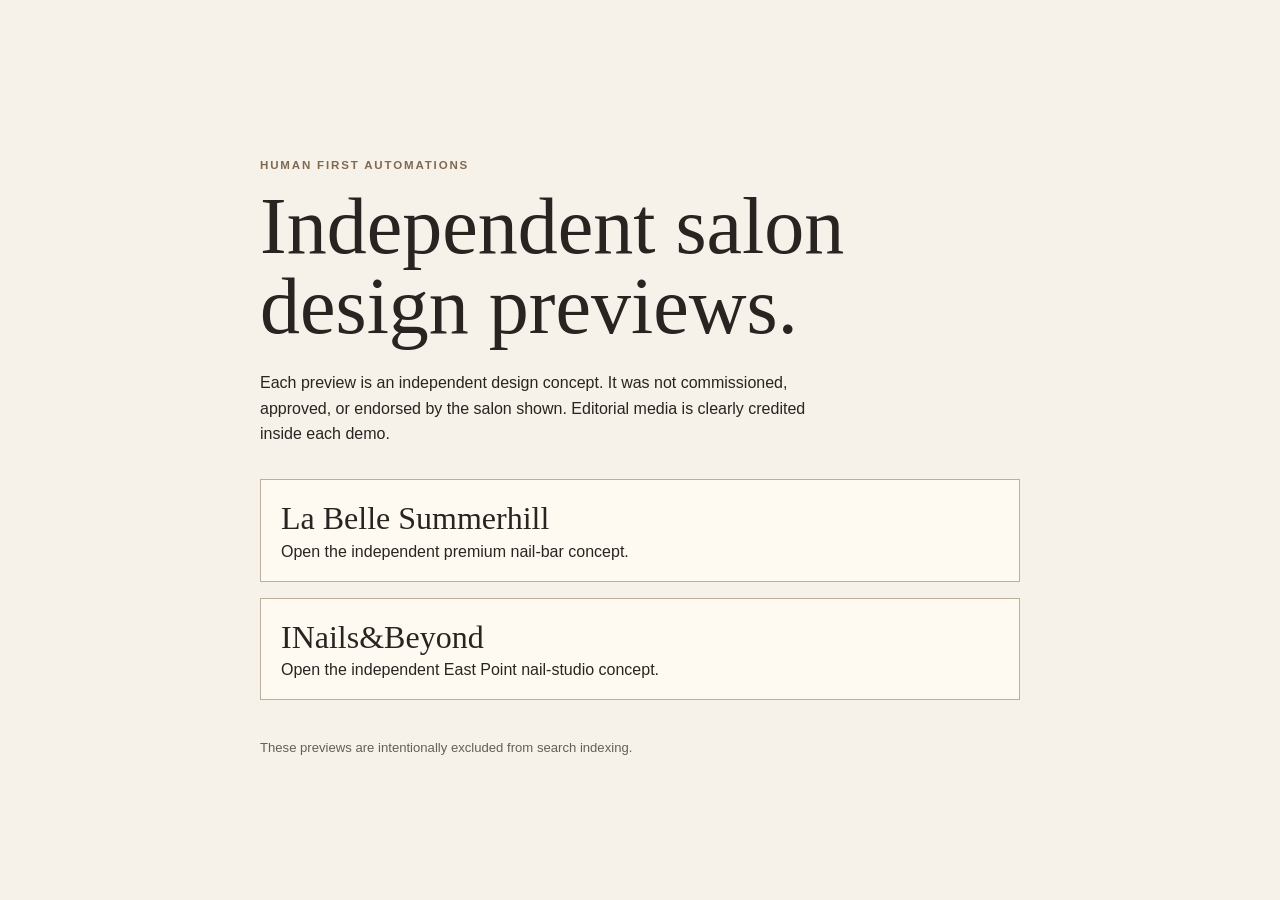
==== index.html @ 4cafaf57 "Publish two independent salon design concepts" ====
<!doctype html>
<html lang="en">
  <head>
    <meta charset="utf-8" />
    <meta name="viewport" content="width=device-width, initial-scale=1" />
    <meta name="robots" content="noindex,nofollow" />
    <title>Independent Salon Design Previews | Human First Automations</title>
    <style>
      :root { color-scheme: light; font-family: Arial, sans-serif; background: #f6f1e9; color: #292421; }
      body { margin: 0; min-height: 100svh; display: grid; place-items: center; padding: 2rem; box-sizing: border-box; }
      main { width: min(760px, 100%); }
      .eyebrow { font-size: .72rem; letter-spacing: .16em; font-weight: 700; color: #806a4f; }
      h1 { font-family: Georgia, serif; font-size: clamp(2.6rem, 8vw, 5rem); font-weight: 400; line-height: 1; margin: .25rem 0 1.5rem; }
      p { line-height: 1.6; max-width: 62ch; }
      nav { display: grid; gap: 1rem; margin: 2rem 0; }
      a { display: block; border: 1px solid #bcae9d; padding: 1.25rem; color: inherit; text-decoration: none; background: #fffaf1; }
      a:hover, a:focus-visible { background: #292421; color: #fffaf1; }
      a strong { display: block; font: 2rem Georgia, serif; margin-bottom: .35rem; }
      footer { color: #675e56; font-size: .82rem; margin-top: 2.5rem; }
    </style>
  </head>
  <body>
    <main>
      <p class="eyebrow">HUMAN FIRST AUTOMATIONS</p>
      <h1>Independent salon design previews.</h1>
      <p>Each preview is an independent design concept. It was not commissioned, approved, or endorsed by the salon shown. Editorial media is clearly credited inside each demo.</p>
      <nav aria-label="Salon previews">
        <a href="./la-belle/"><strong>La Belle Summerhill</strong>Open the independent premium nail-bar concept.</a>
        <a href="./inails-and-beyond/"><strong>INails&amp;Beyond</strong>Open the independent East Point nail-studio concept.</a>
      </nav>
      <footer>These previews are intentionally excluded from search indexing.</footer>
    </main>
  </body>
</html>
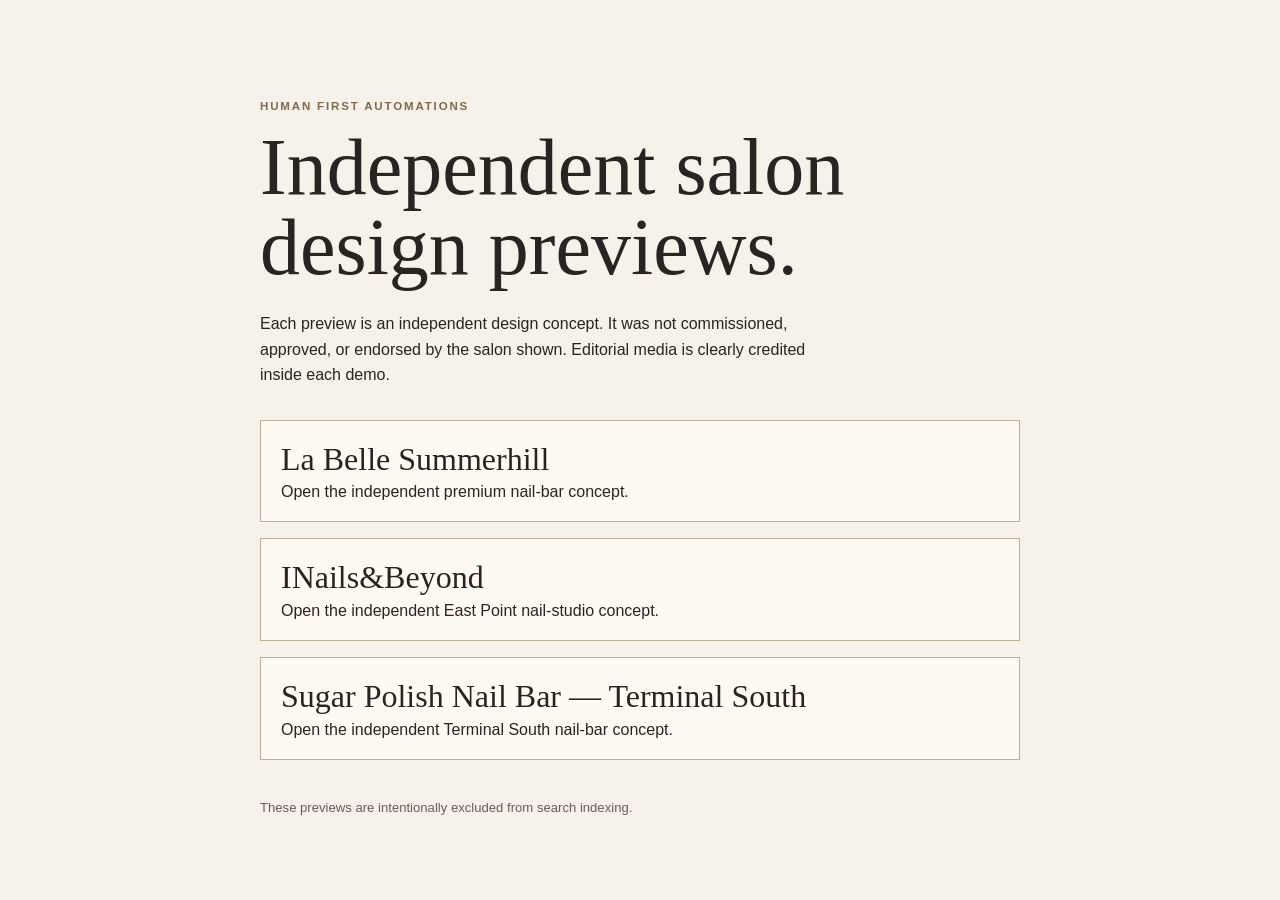
==== commit ad6d04c9: "Add Sugar Polish Nail Bar Terminal South design preview" ====
--- a/index.html
+++ b/index.html
@@ -27,6 +27,7 @@
       <nav aria-label="Salon previews">
         <a href="./la-belle/"><strong>La Belle Summerhill</strong>Open the independent premium nail-bar concept.</a>
         <a href="./inails-and-beyond/"><strong>INails&amp;Beyond</strong>Open the independent East Point nail-studio concept.</a>
+        <a href="./sugar-polish-terminal-south/"><strong>Sugar Polish Nail Bar — Terminal South</strong>Open the independent Terminal South nail-bar concept.</a>
       </nav>
       <footer>These previews are intentionally excluded from search indexing.</footer>
     </main>
